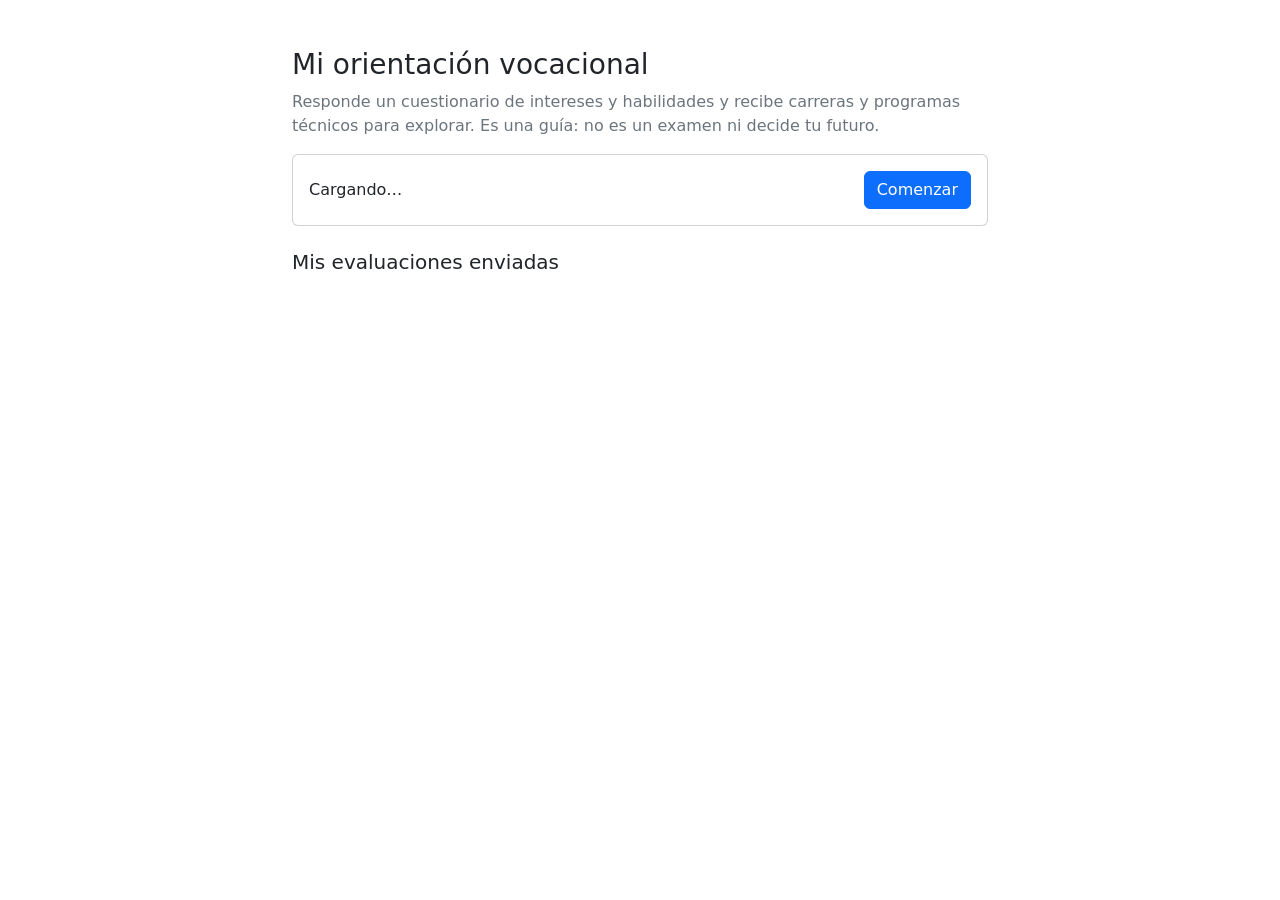
==== frontend/pages/dashboard.html @ 5e635756 "frontend del cuestionario y los resultados" ====
<!DOCTYPE html>
<html lang="es">
<head>
  <meta charset="UTF-8">
  <meta name="viewport" content="width=device-width, initial-scale=1">
  <title>Mi orientación - SEOV</title>
  <link href="https://cdn.jsdelivr.net/npm/bootstrap@5.3.3/dist/css/bootstrap.min.css" rel="stylesheet">
  <link href="/assets/css/styles.css" rel="stylesheet">
</head>
<body>
  <div id="navbar"></div>

  <main class="container py-5" style="max-width: 720px;">
    <h1 class="h3 mb-2">Mi orientación vocacional</h1>
    <p class="text-secondary">
      Responde un cuestionario de intereses y habilidades y recibe carreras y programas técnicos
      para explorar. Es una guía: no es un examen ni decide tu futuro.
    </p>
    <div id="alert" class="alert d-none" role="alert"></div>

    <div class="card mb-4">
      <div class="card-body d-flex flex-wrap align-items-center justify-content-between gap-3">
        <div id="start-text">Cargando…</div>
        <a class="btn btn-primary" id="start-btn" href="/pages/evaluation.html">Comenzar</a>
      </div>
    </div>

    <h2 class="h5">Mis evaluaciones enviadas</h2>
    <div id="history" class="list-group"></div>
  </main>

  <script src="https://cdn.jsdelivr.net/npm/bootstrap@5.3.3/dist/js/bootstrap.bundle.min.js"></script>
  <script src="/assets/js/config.js"></script>
  <script src="/assets/js/api.js"></script>
  <script src="/assets/js/auth.js"></script>
  <script src="/assets/js/ui.js"></script>
  <script>
    renderNavbar();
    if (requireLogin()) {
      authFetch("/evaluations/").then((list) => {
        const draft = list.find((e) => e.status === "DRAFT");
        document.getElementById("start-text").textContent = draft
          ? "Tienes una evaluación sin terminar."
          : "Puedes empezar una evaluación nueva cuando quieras.";
        document.getElementById("start-btn").textContent = draft ? "Continuar" : "Comenzar";

        const done = list.filter((e) => e.status === "SUBMITTED");
        document.getElementById("history").innerHTML = done.length
          ? done.map((e) => `
              <a class="list-group-item list-group-item-action d-flex justify-content-between"
                 href="/pages/results.html?id=${e.id}">
                <span>Evaluación del ${esc(formatDate(e.submitted_at))}</span>
                <span class="text-secondary">Ver resultados</span>
              </a>`).join("")
          : '<div class="list-group-item text-secondary">Todavía no has enviado ninguna evaluación.</div>';
      }).catch((err) => {
        document.getElementById("alert").classList.remove("d-none");
        showAlert("alert", formatErrors(err));
      });
    }
  </script>
</body>
</html>
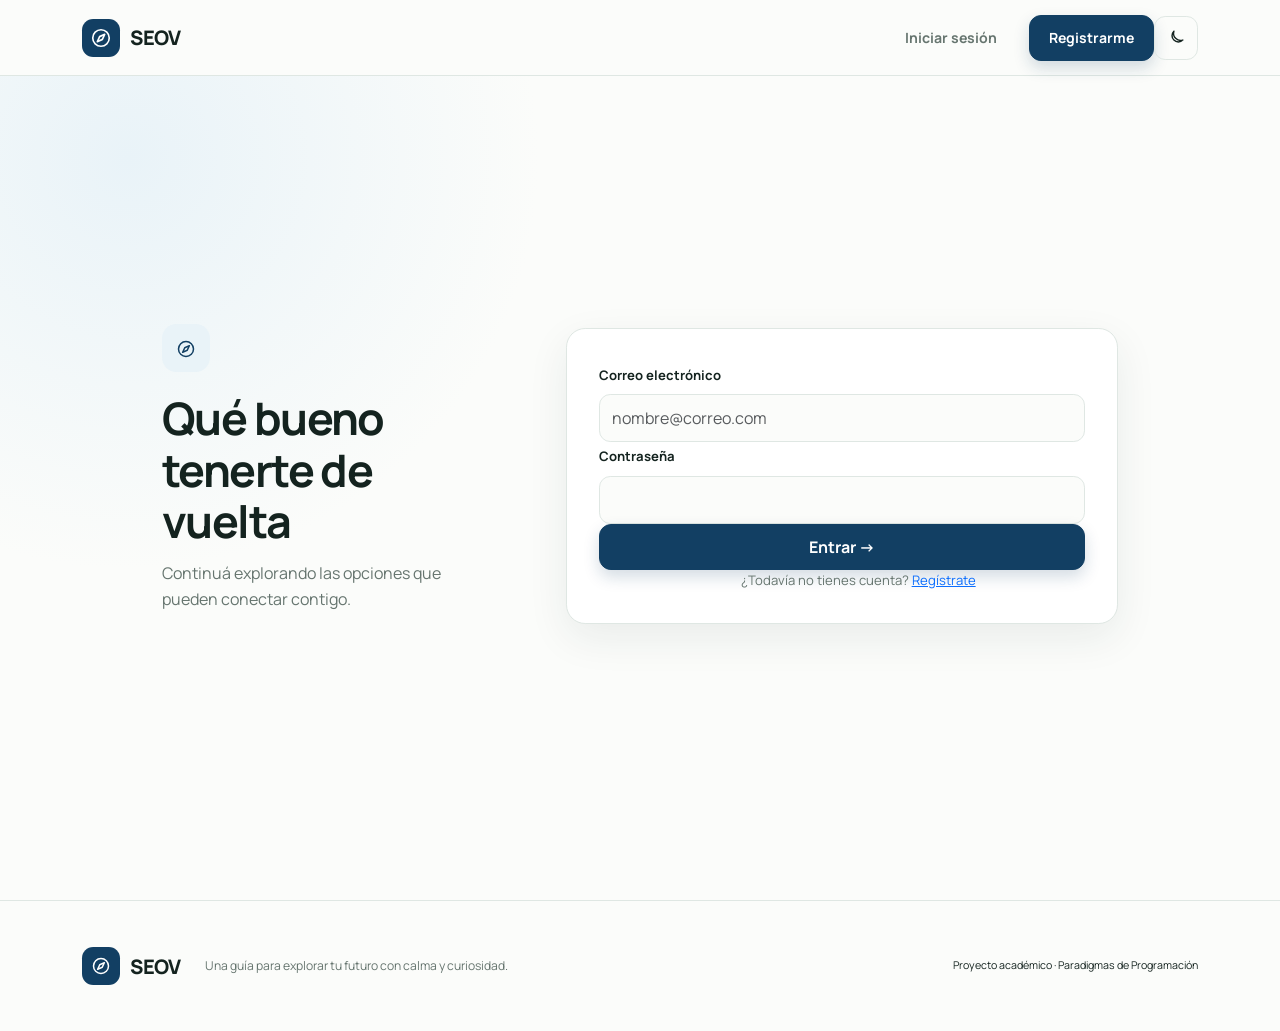
==== commit 45e0a494: "feat(frontend): nuevo diseno (Figma) conectado a la API real - Cuestionario con autoguardado, result" ====
--- a/frontend/pages/dashboard.html
+++ b/frontend/pages/dashboard.html
@@ -1,63 +1,67 @@
-<!DOCTYPE html>
-<html lang="es">
-<head>
-  <meta charset="UTF-8">
-  <meta name="viewport" content="width=device-width, initial-scale=1">
-  <title>Mi orientación - SEOV</title>
-  <link href="https://cdn.jsdelivr.net/npm/bootstrap@5.3.3/dist/css/bootstrap.min.css" rel="stylesheet">
-  <link href="/assets/css/styles.css" rel="stylesheet">
-</head>
-<body>
-  <div id="navbar"></div>
-
-  <main class="container py-5" style="max-width: 720px;">
-    <h1 class="h3 mb-2">Mi orientación vocacional</h1>
-    <p class="text-secondary">
-      Responde un cuestionario de intereses y habilidades y recibe carreras y programas técnicos
-      para explorar. Es una guía: no es un examen ni decide tu futuro.
-    </p>
-    <div id="alert" class="alert d-none" role="alert"></div>
-
-    <div class="card mb-4">
-      <div class="card-body d-flex flex-wrap align-items-center justify-content-between gap-3">
-        <div id="start-text">Cargando…</div>
-        <a class="btn btn-primary" id="start-btn" href="/pages/evaluation.html">Comenzar</a>
+<!doctype html>
+<html lang="es-HN">
+  <head>
+    <meta charset="UTF-8" />
+    <meta name="viewport" content="width=device-width,initial-scale=1" />
+    <link rel="icon" href="../favicon.png" />
+    <title>Mi orientación — SEOV</title>
+    <link
+      href="https://fonts.googleapis.com/css2?family=Manrope:wght@400;500;600;700;800&display=swap"
+      rel="stylesheet"
+    />
+    <link
+      href="https://cdn.jsdelivr.net/npm/bootstrap@5.3.3/dist/css/bootstrap.min.css"
+      rel="stylesheet"
+    />
+    <link href="../assets/css/styles.css" rel="stylesheet" />
+  </head>
+  <body>
+    <div id="navbar"></div>
+    <main class="page-shell">
+      <div class="container">
+        <header class="welcome-grid page-title">
+          <div>
+            <span class="section-kicker">HOLA, <span id="user-name">ESTUDIANTE</span></span>
+            <h1>Mi orientación vocacional</h1>
+            <p>
+              Explora lo que te gusta, descubre tus fortalezas y encuentra opciones para investigar.
+              Es una guía: no es un examen ni decide tu futuro.
+            </p>
+          </div>
+          <div class="welcome-art"><i data-icon="compass" data-size="48"></i></div>
+        </header>
+        <section class="action-card">
+          <span class="icon-box coral"><i data-icon="sparkles"></i></span>
+          <div>
+            <span class="status-pill" id="action-pill">LISTO PARA EMPEZAR</span>
+            <h2 id="action-title">Descubre nuevas posibilidades</h2>
+            <p id="action-text">
+              Puedes empezar una evaluación nueva cuando quieras. Te tomará alrededor de 15 minutos.
+            </p>
+          </div>
+          <a class="btn btn-primary" id="action-btn" href="evaluation.html">Comenzar →</a>
+        </section>
+        <section>
+          <div class="list-heading">
+            <div>
+              <h2>Mis evaluaciones enviadas</h2>
+              <p>Revisa tus resultados anteriores cuando quieras.</p>
+            </div>
+            <small id="evaluation-count"></small>
+          </div>
+          <div id="evaluations-list">
+            <div class="content-card text-center">
+              <div class="spinner-border text-primary" role="status">
+                <span class="visually-hidden">Cargando</span>
+              </div>
+              <p class="mb-0 mt-2">Cargando evaluaciones…</p>
+            </div>
+          </div>
+        </section>
       </div>
-    </div>
-
-    <h2 class="h5">Mis evaluaciones enviadas</h2>
-    <div id="history" class="list-group"></div>
-  </main>
-
-  <script src="https://cdn.jsdelivr.net/npm/bootstrap@5.3.3/dist/js/bootstrap.bundle.min.js"></script>
-  <script src="/assets/js/config.js"></script>
-  <script src="/assets/js/api.js"></script>
-  <script src="/assets/js/auth.js"></script>
-  <script src="/assets/js/ui.js"></script>
-  <script>
-    renderNavbar();
-    if (requireLogin()) {
-      authFetch("/evaluations/").then((list) => {
-        const draft = list.find((e) => e.status === "DRAFT");
-        document.getElementById("start-text").textContent = draft
-          ? "Tienes una evaluación sin terminar."
-          : "Puedes empezar una evaluación nueva cuando quieras.";
-        document.getElementById("start-btn").textContent = draft ? "Continuar" : "Comenzar";
-
-        const done = list.filter((e) => e.status === "SUBMITTED");
-        document.getElementById("history").innerHTML = done.length
-          ? done.map((e) => `
-              <a class="list-group-item list-group-item-action d-flex justify-content-between"
-                 href="/pages/results.html?id=${e.id}">
-                <span>Evaluación del ${esc(formatDate(e.submitted_at))}</span>
-                <span class="text-secondary">Ver resultados</span>
-              </a>`).join("")
-          : '<div class="list-group-item text-secondary">Todavía no has enviado ninguna evaluación.</div>';
-      }).catch((err) => {
-        document.getElementById("alert").classList.remove("d-none");
-        showAlert("alert", formatErrors(err));
-      });
-    }
-  </script>
-</body>
-</html>+    </main>
+    <div id="footer"></div>
+    <script src="https://cdn.jsdelivr.net/npm/bootstrap@5.3.3/dist/js/bootstrap.bundle.min.js"></script>
+    <script type="module" src="../assets/js/dashboard.js"></script>
+  </body>
+</html>
--- a/frontend/assets/css/styles.css
+++ b/frontend/assets/css/styles.css
@@ -0,0 +1,1279 @@
+:root {
+  color-scheme: light;
+  --seov-bg: #fbfcfa;
+  --seov-surface: #fff;
+  --seov-soft: #f1f5f2;
+  --seov-text: #14231f;
+  --seov-muted: #66756f;
+  --seov-line: #dfe7e3;
+  --seov-brand: #123f63;
+  --seov-brand-hover: #175a8c;
+  --seov-brand-soft: #e9f3f8;
+  --seov-coral: #df7053;
+  --seov-coral-soft: #fff0eb;
+  --seov-green: #287a5e;
+  --seov-green-soft: #e9f5ef;
+  --seov-amber: #bd7b20;
+  --seov-amber-soft: #fff4da;
+  --seov-shadow: 0 14px 40px rgba(25, 56, 47, 0.08);
+  --bs-primary: #123f63;
+  --bs-primary-rgb: 18, 63, 99;
+  --bs-body-font-family: "Manrope", sans-serif;
+  --bs-body-bg: var(--seov-bg);
+  --bs-body-color: var(--seov-text);
+}
+
+[data-theme="dark"] {
+  color-scheme: dark;
+  --seov-bg: #0d1816;
+  --seov-surface: #14231f;
+  --seov-soft: #192a26;
+  --seov-text: #eef5f2;
+  --seov-muted: #a8b8b2;
+  --seov-line: #2a403a;
+  --seov-brand: #74bce8;
+  --seov-brand-hover: #9bd2f4;
+  --seov-brand-soft: #193548;
+  --seov-coral: #ef947b;
+  --seov-coral-soft: #402a25;
+  --seov-green: #79c8ab;
+  --seov-green-soft: #1b3b30;
+  --seov-amber: #e2ae59;
+  --seov-amber-soft: #3b3020;
+  --seov-shadow: 0 16px 45px rgba(0, 0, 0, 0.22);
+  --bs-body-bg: var(--seov-bg);
+  --bs-body-color: var(--seov-text);
+  --bs-border-color: var(--seov-line);
+  --bs-secondary-color: var(--seov-muted);
+  --bs-tertiary-bg: var(--seov-soft);
+}
+
+html {
+  scroll-behavior: smooth;
+}
+body {
+  min-width: 320px;
+  background: var(--seov-bg);
+  color: var(--seov-text);
+  font-size: 1rem;
+  line-height: 1.65;
+}
+h1,
+h2,
+h3,
+h4 {
+  letter-spacing: -0.035em;
+  font-weight: 700;
+  line-height: 1.15;
+}
+p {
+  color: var(--seov-muted);
+}
+.btn {
+  min-height: 46px;
+  display: inline-flex;
+  align-items: center;
+  justify-content: center;
+  gap: 0.5rem;
+  border-radius: 0.75rem;
+  padding-inline: 1.2rem;
+  font-weight: 700;
+}
+.btn-primary {
+  --bs-btn-bg: #123f63;
+  --bs-btn-border-color: #123f63;
+  --bs-btn-hover-bg: #175a8c;
+  --bs-btn-hover-border-color: #175a8c;
+  color: white;
+  box-shadow: 0 7px 16px rgba(18, 63, 99, 0.18);
+}
+.btn-outline-primary {
+  --bs-btn-color: var(--seov-brand);
+  --bs-btn-border-color: var(--seov-line);
+  --bs-btn-hover-bg: var(--seov-brand-soft);
+  --bs-btn-hover-color: var(--seov-brand);
+  --bs-btn-hover-border-color: var(--seov-brand);
+  background: var(--seov-surface);
+}
+.form-control,
+.form-select {
+  min-height: 48px;
+  border-radius: 0.7rem;
+  border-color: var(--seov-line);
+  color: var(--seov-text);
+  background-color: var(--seov-bg);
+}
+.form-control:focus,
+.form-select:focus {
+  color: var(--seov-text);
+  background: var(--seov-bg);
+  border-color: var(--seov-brand);
+  box-shadow: 0 0 0 0.2rem color-mix(in srgb, var(--seov-brand) 18%, transparent);
+}
+.form-label {
+  font-size: 0.82rem;
+  font-weight: 700;
+}
+.seov-navbar {
+  min-height: 76px;
+  position: relative;
+  z-index: 1030;
+  background: color-mix(in srgb, var(--seov-bg) 93%, transparent);
+  border-bottom: 1px solid var(--seov-line);
+  backdrop-filter: blur(14px);
+}
+#navbar {
+  position: sticky;
+  top: 0;
+  z-index: 1030;
+}
+.navbar-brand {
+  display: inline-flex;
+  align-items: center;
+  gap: 0.65rem;
+  color: var(--seov-text);
+  font-size: 1.25rem;
+  font-weight: 800;
+}
+.navbar-brand:hover {
+  color: var(--seov-text);
+}
+.navbar-brand > span {
+  width: 38px;
+  height: 38px;
+  display: grid;
+  place-items: center;
+  border-radius: 0.7rem;
+  color: #fff;
+  background: #123f63;
+}
+.nav-link {
+  min-height: 44px;
+  display: flex;
+  align-items: center;
+  color: var(--seov-muted);
+  font-size: 0.88rem;
+  font-weight: 700;
+}
+.nav-link:hover,
+.nav-link.active {
+  color: var(--seov-brand);
+}
+.theme-toggle {
+  width: 44px;
+  height: 44px;
+  display: grid;
+  place-items: center;
+  color: var(--seov-text);
+  background: transparent;
+  border: 1px solid var(--seov-line);
+  border-radius: 0.7rem;
+}
+.navbar-toggler {
+  width: 44px;
+  height: 44px;
+  padding: 0.45rem;
+  border-color: var(--seov-line);
+}
+[data-theme="dark"] .navbar-toggler-icon {
+  filter: invert(1);
+}
+.hero-section {
+  min-height: 670px;
+  display: flex;
+  align-items: center;
+  overflow: hidden;
+  background: radial-gradient(
+    circle at 78% 48%,
+    color-mix(in srgb, var(--seov-brand-soft) 80%, transparent) 0 22%,
+    transparent 53%
+  );
+}
+.hero-grid {
+  display: grid;
+  grid-template-columns: 1.02fr 0.98fr;
+  align-items: center;
+  gap: 5rem;
+  padding-block: 4.5rem;
+}
+.eyebrow {
+  display: inline-flex;
+  align-items: center;
+  gap: 0.55rem;
+  color: var(--seov-brand);
+  font-size: 0.75rem;
+  font-weight: 800;
+  letter-spacing: 0.08em;
+  text-transform: uppercase;
+}
+.hero-section h1 {
+  margin: 1.2rem 0 1.35rem;
+  font-size: clamp(2.8rem, 5vw, 4.4rem);
+  letter-spacing: -0.065em;
+}
+.hero-section h1 em {
+  color: var(--seov-coral);
+  font-style: normal;
+}
+.hero-lead {
+  max-width: 620px;
+  font-size: 1.1rem;
+}
+.hero-note {
+  display: flex;
+  align-items: center;
+  gap: 0.45rem;
+  font-size: 0.78rem;
+  font-weight: 600;
+}
+.hero-note svg {
+  color: var(--seov-green);
+}
+.hero-visual {
+  min-height: 450px;
+  position: relative;
+  display: grid;
+  place-items: center;
+}
+.hero-visual::before,
+.hero-visual::after {
+  content: "";
+  position: absolute;
+  border: 1px dashed color-mix(in srgb, var(--seov-brand) 25%, transparent);
+  border-radius: 50%;
+}
+.hero-visual::before {
+  width: 460px;
+  height: 460px;
+}
+.hero-visual::after {
+  width: 350px;
+  height: 350px;
+}
+.profile-preview {
+  width: min(390px, 90%);
+  position: relative;
+  z-index: 2;
+  padding: 1.7rem;
+  background: var(--seov-surface);
+  border: 1px solid var(--seov-line);
+  border-radius: 1.5rem;
+  box-shadow: 0 25px 70px rgba(21, 64, 51, 0.15);
+  transform: rotate(-1.5deg);
+}
+.preview-heading {
+  display: flex;
+  align-items: center;
+  gap: 0.85rem;
+  padding-bottom: 1.2rem;
+  border-bottom: 1px solid var(--seov-line);
+}
+.preview-heading div,
+.career-preview div {
+  display: flex;
+  flex: 1;
+  flex-direction: column;
+}
+.preview-heading small,
+.career-preview small {
+  color: var(--seov-muted);
+}
+.icon-box {
+  width: 48px;
+  height: 48px;
+  display: inline-grid;
+  flex: 0 0 auto;
+  place-items: center;
+  color: var(--seov-brand);
+  background: var(--seov-brand-soft);
+  border-radius: 0.9rem;
+}
+.icon-box.coral {
+  color: var(--seov-coral);
+  background: var(--seov-coral-soft);
+}
+.icon-box.green {
+  color: var(--seov-green);
+  background: var(--seov-green-soft);
+}
+.preview-bars {
+  display: grid;
+  gap: 0.8rem;
+  padding: 1.4rem 0;
+}
+.preview-bar > span {
+  display: flex;
+  justify-content: space-between;
+  margin-bottom: 0.25rem;
+  font-size: 0.78rem;
+}
+.preview-bar > div,
+.score-track,
+.affinity-track {
+  height: 7px;
+  overflow: hidden;
+  background: var(--seov-soft);
+  border-radius: 1rem;
+}
+.preview-bar i,
+.score-track i,
+.affinity-track i {
+  display: block;
+  height: 100%;
+  background: var(--seov-brand);
+  border-radius: inherit;
+}
+.coral-bar i {
+  background: var(--seov-coral);
+}
+.amber-bar i {
+  background: var(--seov-amber);
+}
+.career-preview {
+  display: flex;
+  align-items: center;
+  gap: 0.7rem;
+  padding: 0.85rem;
+  background: var(--seov-brand-soft);
+  border-radius: 0.8rem;
+  font-size: 0.8rem;
+}
+.career-preview .icon-box {
+  width: 36px;
+  height: 36px;
+  background: var(--seov-surface);
+}
+.floating-chip {
+  position: absolute;
+  z-index: 3;
+  display: flex;
+  align-items: center;
+  gap: 0.4rem;
+  padding: 0.6rem 0.8rem;
+  background: var(--seov-surface);
+  border: 1px solid var(--seov-line);
+  border-radius: 0.7rem;
+  box-shadow: var(--seov-shadow);
+  font-size: 0.72rem;
+  font-weight: 700;
+}
+.chip-a {
+  left: 0;
+  top: 22%;
+}
+.chip-b {
+  right: 0;
+  bottom: 18%;
+}
+.chip-a svg {
+  color: var(--seov-coral);
+}
+.chip-b svg {
+  color: var(--seov-green);
+}
+.section-space {
+  padding-block: 6.5rem;
+}
+.soft-section {
+  background: var(--seov-soft);
+}
+.section-heading {
+  max-width: 660px;
+  margin-bottom: 3rem;
+}
+.section-heading h2,
+.audience-grid h2 {
+  margin: 0.8rem 0;
+  font-size: clamp(2rem, 3.2vw, 2.7rem);
+}
+.section-kicker {
+  color: var(--seov-coral);
+  font-size: 0.7rem;
+  font-weight: 800;
+  letter-spacing: 0.12em;
+}
+.step-card {
+  position: relative;
+  padding: 2rem;
+  background: var(--seov-surface);
+  border: 1px solid var(--seov-line);
+  border-radius: 1.1rem;
+  box-shadow: var(--seov-shadow);
+}
+.step-card > b {
+  position: absolute;
+  right: 1.5rem;
+  top: 1.3rem;
+  color: var(--seov-line);
+  font-size: 1.7rem;
+}
+.step-card h3 {
+  margin: 1.5rem 0 0.65rem;
+  font-size: 1.25rem;
+}
+.step-card p {
+  margin: 0;
+  font-size: 0.88rem;
+}
+.audience-grid {
+  display: grid;
+  grid-template-columns: 0.8fr 1.2fr;
+  align-items: center;
+  gap: 5.5rem;
+}
+.audience-card {
+  display: flex;
+  align-items: center;
+  gap: 1.2rem;
+  padding: 1.4rem;
+  background: var(--seov-surface);
+  border: 1px solid var(--seov-line);
+  border-radius: 1rem;
+}
+.audience-card h3 {
+  margin: 0 0 0.2rem;
+  font-size: 1.1rem;
+}
+.audience-card p {
+  margin: 0;
+  font-size: 0.85rem;
+}
+.trust-card {
+  display: grid;
+  grid-template-columns: auto 1fr auto;
+  align-items: center;
+  gap: 1.7rem;
+  padding: 2.2rem;
+  color: #fff;
+  background: #123f63;
+  border-radius: 1.25rem;
+  box-shadow: var(--seov-shadow);
+}
+.trust-card h2 {
+  margin: 0.5rem 0 0.2rem;
+  font-size: 1.7rem;
+}
+.trust-card p {
+  margin: 0;
+  color: #d6e3ea;
+}
+.trust-icon {
+  width: 58px;
+  height: 58px;
+  display: grid;
+  place-items: center;
+  background: rgba(255, 255, 255, 0.1);
+  border-radius: 50%;
+}
+.trust-card .section-kicker {
+  color: #f3b19d;
+}
+.site-footer {
+  border-top: 1px solid var(--seov-line);
+}
+.footer-grid {
+  min-height: 130px;
+  display: flex;
+  align-items: center;
+  gap: 1.5rem;
+  font-size: 0.76rem;
+}
+.footer-grid p {
+  flex: 1;
+  margin: 0;
+}
+.auth-page {
+  min-height: calc(100vh - 76px);
+  display: grid;
+  place-items: center;
+  padding: 4rem 0 5.5rem;
+  background: radial-gradient(circle at 10% 10%, var(--seov-brand-soft), transparent 30%);
+}
+.auth-grid {
+  display: grid;
+  grid-template-columns: 0.75fr 1.25fr;
+  align-items: center;
+  gap: 4.5rem;
+  max-width: 980px;
+}
+.auth-intro h1 {
+  margin: 1.3rem 0 0.8rem;
+  font-size: clamp(2.2rem, 4vw, 2.8rem);
+}
+.auth-intro p {
+  max-width: 420px;
+}
+.form-card,
+.content-card {
+  padding: 2rem;
+  background: var(--seov-surface);
+  border: 1px solid var(--seov-line);
+  border-radius: 1.2rem;
+  box-shadow: var(--seov-shadow);
+}
+.form-switch {
+  margin: 0;
+  text-align: center;
+  font-size: 0.82rem;
+}
+.page-shell {
+  min-height: calc(100vh - 76px);
+  padding-block: 4rem 6rem;
+}
+.page-title h1 {
+  margin: 0.6rem 0;
+  font-size: clamp(2.4rem, 5vw, 3.3rem);
+}
+.page-title {
+  margin-bottom: 2rem;
+}
+.back-link {
+  display: inline-block;
+  margin-bottom: 1.5rem;
+  color: var(--seov-brand);
+  font-size: 0.85rem;
+  font-weight: 700;
+  text-decoration: none;
+}
+.welcome-grid {
+  display: grid;
+  grid-template-columns: 1fr auto;
+  align-items: center;
+  gap: 2rem;
+}
+.welcome-art {
+  width: 110px;
+  height: 110px;
+  display: grid;
+  place-items: center;
+  color: var(--seov-brand);
+  background: var(--seov-brand-soft);
+  border-radius: 50%;
+}
+.action-card {
+  display: grid;
+  grid-template-columns: auto 1fr auto;
+  align-items: center;
+  gap: 1.5rem;
+  padding: 1.7rem;
+  background: var(--seov-surface);
+  border: 1px solid var(--seov-line);
+  border-radius: 1.1rem;
+  box-shadow: var(--seov-shadow);
+}
+.action-card h2 {
+  margin: 0.35rem 0;
+  font-size: 1.45rem;
+}
+.action-card p {
+  margin: 0;
+  font-size: 0.86rem;
+}
+.status-pill {
+  color: var(--seov-green);
+  font-size: 0.62rem;
+  font-weight: 800;
+  letter-spacing: 0.1em;
+}
+.list-heading {
+  display: flex;
+  justify-content: space-between;
+  align-items: end;
+  margin: 3.5rem 0 1rem;
+}
+.list-heading h2 {
+  margin-bottom: 0.25rem;
+  font-size: 1.6rem;
+}
+.list-heading p {
+  margin: 0;
+  font-size: 0.85rem;
+}
+.evaluation-row {
+  display: grid;
+  grid-template-columns: auto 1fr auto;
+  align-items: center;
+  gap: 1rem;
+  padding: 1.3rem;
+  background: var(--seov-surface);
+  border: 1px solid var(--seov-line);
+  border-radius: 0.9rem;
+}
+.date-icon {
+  width: 52px;
+  height: 52px;
+  display: flex;
+  flex-direction: column;
+  align-items: center;
+  justify-content: center;
+  color: var(--seov-brand);
+  background: var(--seov-brand-soft);
+  border-radius: 0.75rem;
+  line-height: 1.1;
+}
+.date-icon b {
+  font-size: 1.15rem;
+}
+.date-icon small {
+  font-size: 0.58rem;
+}
+.evaluation-meta {
+  display: flex;
+  flex-direction: column;
+}
+.evaluation-meta small {
+  color: var(--seov-muted);
+}
+.eval-page {
+  padding-bottom: 100px;
+  background: var(--seov-soft);
+}
+.eval-progress-header {
+  position: sticky;
+  top: 76px;
+  z-index: 20;
+  padding: 0.8rem 0;
+  background: color-mix(in srgb, var(--seov-surface) 94%, transparent);
+  border-bottom: 1px solid var(--seov-line);
+  backdrop-filter: blur(10px);
+}
+.eval-header-grid {
+  display: grid;
+  grid-template-columns: 1fr 1.4fr 1fr;
+  align-items: center;
+}
+.progress {
+  height: 7px;
+  background: var(--seov-line);
+}
+.progress-bar {
+  background-color: var(--seov-brand);
+}
+.saving-state {
+  justify-self: end;
+  color: var(--seov-green);
+  font-size: 0.75rem;
+}
+.question-container {
+  width: min(840px, calc(100% - 2rem));
+  margin-inline: auto;
+}
+.question-intro {
+  padding: 4rem 0 2.2rem;
+  text-align: center;
+}
+.question-intro h1 {
+  margin: 0.6rem 0;
+}
+.question-card {
+  margin-bottom: 1rem;
+  padding: 1.8rem;
+  background: var(--seov-surface);
+  border: 1px solid var(--seov-line);
+  border-radius: 1rem;
+}
+.question-card.answered {
+  border-color: color-mix(in srgb, var(--seov-brand) 45%, var(--seov-line));
+}
+.question-number {
+  color: var(--seov-coral);
+  font-size: 0.7rem;
+  font-weight: 800;
+}
+.question-card h2 {
+  margin: 0.6rem 0 1.3rem;
+  font-size: 1.2rem;
+}
+.answer-grid {
+  display: grid;
+  grid-template-columns: repeat(5, 1fr);
+  gap: 0.5rem;
+}
+.answer-option {
+  min-height: 100px;
+  display: flex;
+  flex-direction: column;
+  align-items: center;
+  justify-content: center;
+  gap: 0.6rem;
+  padding: 0.7rem 0.35rem;
+  color: var(--seov-muted);
+  background: var(--seov-bg);
+  border: 1px solid var(--seov-line);
+  border-radius: 0.7rem;
+  font-size: 0.68rem;
+  text-align: center;
+}
+.answer-option:hover,
+.answer-option:focus {
+  border-color: var(--seov-brand);
+}
+.answer-option.selected {
+  color: var(--seov-brand);
+  background: var(--seov-brand-soft);
+  border-color: var(--seov-brand);
+  font-weight: 700;
+}
+.answer-radio {
+  width: 23px;
+  height: 23px;
+  display: grid;
+  place-items: center;
+  border: 2px solid var(--seov-line);
+  border-radius: 50%;
+}
+.selected .answer-radio {
+  border-color: var(--seov-brand);
+}
+.selected .answer-radio::after {
+  content: "";
+  width: 11px;
+  height: 11px;
+  background: var(--seov-brand);
+  border-radius: 50%;
+}
+.clear-answer {
+  float: right;
+  margin-top: 0.7rem;
+  padding: 0;
+  color: var(--seov-muted);
+  background: transparent;
+  border: 0;
+  font-size: 0.7rem;
+  text-decoration: underline;
+}
+.eval-actions {
+  position: fixed;
+  z-index: 25;
+  bottom: 0;
+  width: 100%;
+  padding: 0.7rem 0;
+  background: var(--seov-surface);
+  border-top: 1px solid var(--seov-line);
+}
+.eval-actions-inner {
+  display: flex;
+  justify-content: space-between;
+  align-items: center;
+}
+.results-hero {
+  padding: 2.5rem 0;
+  background: var(--seov-soft);
+  border-bottom: 1px solid var(--seov-line);
+}
+.results-title {
+  display: flex;
+  align-items: end;
+  justify-content: space-between;
+  gap: 2rem;
+  margin: 2rem 0 1.5rem;
+}
+.results-title h1 {
+  margin: 0.7rem 0 0.35rem;
+  font-size: clamp(2.8rem, 6vw, 4rem);
+}
+.results-title p {
+  max-width: 700px;
+  margin: 0;
+}
+.results-content {
+  padding-block: 4.5rem;
+}
+.result-section {
+  margin-bottom: 5rem;
+}
+.section-title {
+  display: flex;
+  gap: 1rem;
+  margin-bottom: 1.5rem;
+}
+.section-number {
+  width: 40px;
+  height: 40px;
+  display: grid;
+  flex: 0 0 auto;
+  place-items: center;
+  color: var(--seov-coral);
+  background: var(--seov-coral-soft);
+  border-radius: 0.7rem;
+  font-size: 0.7rem;
+  font-weight: 800;
+}
+.section-title h2 {
+  margin: 0 0 0.35rem;
+  font-size: 1.9rem;
+}
+.section-title p {
+  margin: 0;
+  font-size: 0.85rem;
+}
+.dimension-card {
+  margin-bottom: 1rem;
+  padding: 1.8rem;
+  background: var(--seov-surface);
+  border: 1px solid var(--seov-line);
+  border-radius: 1.1rem;
+  box-shadow: var(--seov-shadow);
+}
+.dimension-card h3 {
+  margin: 0.5rem 0 1.5rem;
+  font-size: 1.4rem;
+}
+.dimension-grid {
+  display: grid;
+  grid-template-columns: 0.7fr 1.3fr;
+  align-items: center;
+  gap: 3rem;
+}
+.radar-chart {
+  width: min(260px, 100%);
+  margin: auto;
+}
+.radar-grid {
+  fill: none;
+  stroke: var(--seov-line);
+}
+.radar-axis {
+  stroke: var(--seov-line);
+}
+.radar-shape {
+  fill: color-mix(in srgb, var(--seov-brand) 20%, transparent);
+  stroke: var(--seov-brand);
+  stroke-width: 2;
+}
+.scores {
+  display: grid;
+  gap: 0.9rem;
+}
+.score-meta {
+  display: grid;
+  grid-template-columns: 1fr auto 55px;
+  align-items: center;
+  gap: 0.6rem;
+  margin-bottom: 0.3rem;
+  font-size: 0.75rem;
+}
+.score-meta b:last-child {
+  color: var(--seov-muted);
+  text-align: right;
+}
+.level-badge,
+.profile-chip,
+.career-badge {
+  display: inline-block;
+  padding: 0.22rem 0.55rem;
+  border-radius: 2rem;
+  font-size: 0.58rem;
+  font-weight: 800;
+}
+.level-high {
+  color: var(--seov-green);
+  background: var(--seov-green-soft);
+}
+.level-medium {
+  color: var(--seov-amber);
+  background: var(--seov-amber-soft);
+}
+.level-low {
+  color: var(--seov-muted);
+  background: var(--seov-soft);
+}
+.score-track .high {
+  background: var(--seov-green);
+}
+.score-track .medium {
+  background: var(--seov-amber);
+}
+.score-track .low {
+  background: #7f98a8;
+}
+.reasoning-card {
+  padding: 1.5rem;
+  background: var(--seov-surface);
+  border: 1px solid var(--seov-line);
+  border-radius: 1rem;
+}
+.profile-chip {
+  margin: 0 0.35rem 0.5rem 0;
+  padding: 0.45rem 0.75rem;
+  color: var(--seov-brand);
+  background: var(--seov-brand-soft);
+  font-size: 0.72rem;
+}
+.reasoning-list {
+  color: var(--seov-muted);
+  font-size: 0.85rem;
+}
+.careers-heading {
+  display: flex;
+  align-items: end;
+  justify-content: space-between;
+  gap: 2rem;
+}
+.department-field {
+  width: 260px;
+  flex: 0 0 auto;
+}
+.career-list {
+  display: grid;
+  gap: 1.2rem;
+}
+.career-card {
+  overflow: hidden;
+  background: var(--seov-surface);
+  border: 1px solid var(--seov-line);
+  border-radius: 1.1rem;
+  box-shadow: var(--seov-shadow);
+}
+.career-main {
+  display: grid;
+  grid-template-columns: auto 1fr 145px;
+  gap: 1.2rem;
+  padding: 1.6rem;
+}
+.career-rank {
+  width: 42px;
+  height: 42px;
+  display: grid;
+  place-items: center;
+  color: var(--seov-brand);
+  background: var(--seov-brand-soft);
+  border-radius: 0.7rem;
+  font-weight: 800;
+}
+.career-badge {
+  border-radius: 0.35rem;
+  text-transform: uppercase;
+  letter-spacing: 0.03em;
+}
+.type-badge {
+  color: var(--seov-brand);
+  background: var(--seov-brand-soft);
+}
+.origin-badge {
+  color: var(--seov-muted);
+  background: var(--seov-soft);
+}
+.career-info h3 {
+  margin: 0.7rem 0 0.15rem;
+  font-size: 1.55rem;
+}
+.career-area {
+  color: var(--seov-coral);
+  font-size: 0.7rem;
+  font-weight: 700;
+}
+.career-description {
+  margin: 0.8rem 0;
+  font-size: 0.8rem;
+}
+.work-field {
+  font-size: 0.72rem;
+}
+.work-field span {
+  display: block;
+  color: var(--seov-muted);
+}
+.affinity {
+  text-align: right;
+}
+.affinity strong {
+  display: block;
+  margin: 0.7rem 0 0.2rem;
+  font-size: 1.7rem;
+}
+.affinity small {
+  color: var(--seov-muted);
+  font-size: 0.65rem;
+}
+.affinity-track {
+  width: 100%;
+}
+.affinity-track i {
+  background: var(--seov-green);
+}
+.career-toggle {
+  width: 100%;
+  min-height: 50px;
+  display: flex;
+  align-items: center;
+  justify-content: space-between;
+  padding: 0 1.6rem;
+  color: var(--seov-brand);
+  background: var(--seov-bg);
+  border: 0;
+  border-top: 1px solid var(--seov-line);
+  font-size: 0.76rem;
+  font-weight: 700;
+}
+.career-reason {
+  padding: 1.3rem 1.6rem;
+  background: var(--seov-brand-soft);
+  border-top: 1px solid var(--seov-line);
+  font-size: 0.8rem;
+}
+.offers {
+  padding: 1.3rem 1.6rem;
+  border-top: 1px solid var(--seov-line);
+}
+.offer {
+  display: grid;
+  grid-template-columns: auto 1fr;
+  gap: 0.8rem;
+  padding: 0.9rem;
+  background: var(--seov-bg);
+  border: 1px solid var(--seov-line);
+  border-radius: 0.75rem;
+  font-size: 0.73rem;
+}
+.institution-mark {
+  width: 40px;
+  height: 40px;
+  display: grid;
+  place-items: center;
+  color: #fff;
+  background: #123f63;
+  border-radius: 0.55rem;
+  font-weight: 800;
+}
+.offer-meta {
+  color: var(--seov-muted);
+}
+.no-offer {
+  padding: 0.9rem 1.6rem;
+  color: var(--seov-muted);
+  background: var(--seov-soft);
+  border-top: 1px solid var(--seov-line);
+  font-size: 0.75rem;
+}
+.final-notice {
+  padding: 1.2rem;
+  background: var(--seov-soft);
+  border-radius: 0.85rem;
+  font-size: 0.76rem;
+}
+
+@media (max-width: 991.98px) {
+  .seov-navbar {
+    min-height: 68px;
+  }
+  .navbar-collapse {
+    padding: 1rem 0;
+  }
+  .hero-grid {
+    grid-template-columns: 1fr;
+    gap: 2rem;
+  }
+  .hero-section h1 {
+    font-size: 3.2rem;
+  }
+  .hero-visual {
+    min-height: 410px;
+  }
+  .audience-grid,
+  .auth-grid {
+    grid-template-columns: 1fr;
+    gap: 2.5rem;
+  }
+  .auth-intro {
+    text-align: center;
+  }
+  .auth-intro p {
+    margin-inline: auto;
+  }
+  .dimension-grid {
+    grid-template-columns: 1fr;
+    gap: 1.5rem;
+  }
+  .eval-progress-header {
+    top: 68px;
+  }
+}
+@media (max-width: 767.98px) {
+  .section-space {
+    padding-block: 4.5rem;
+  }
+  .hero-section {
+    min-height: auto;
+  }
+  .hero-grid {
+    padding-block: 3.4rem 2.7rem;
+  }
+  .hero-section h1 {
+    font-size: 2.8rem;
+  }
+  .hero-visual::before {
+    width: 360px;
+    height: 360px;
+  }
+  .hero-visual::after {
+    width: 290px;
+    height: 290px;
+  }
+  .chip-a {
+    left: 0;
+  }
+  .chip-b {
+    right: 0;
+  }
+  .trust-card {
+    grid-template-columns: auto 1fr;
+  }
+  .trust-card .btn {
+    grid-column: 1 / -1;
+  }
+  .footer-grid {
+    flex-wrap: wrap;
+    padding-block: 1.5rem;
+  }
+  .footer-grid p {
+    flex-basis: 60%;
+  }
+  .action-card {
+    grid-template-columns: auto 1fr;
+  }
+  .action-card .btn {
+    grid-column: 1 / -1;
+  }
+  .welcome-art {
+    display: none;
+  }
+  .evaluation-row {
+    grid-template-columns: auto 1fr;
+  }
+  .evaluation-row .btn {
+    grid-column: 2;
+    justify-self: start;
+  }
+  .answer-grid {
+    grid-template-columns: 1fr;
+  }
+  .answer-option {
+    min-height: 55px;
+    flex-direction: row;
+    justify-content: flex-start;
+    padding-inline: 1rem;
+    text-align: left;
+    font-size: 0.8rem;
+  }
+  .eval-header-grid {
+    grid-template-columns: 1fr 1.3fr;
+  }
+  .saving-state {
+    display: none;
+  }
+  .careers-heading {
+    display: block;
+  }
+  .department-field {
+    width: 100%;
+    margin-bottom: 1.5rem;
+  }
+  .career-main {
+    grid-template-columns: auto 1fr;
+  }
+  .affinity {
+    grid-column: 2;
+    text-align: left;
+    max-width: 190px;
+  }
+}
+@media (max-width: 575.98px) {
+  .hero-section h1 {
+    font-size: 2.55rem;
+  }
+  .hero-visual {
+    min-height: 370px;
+  }
+  .profile-preview {
+    padding: 1.3rem;
+  }
+  .floating-chip {
+    font-size: 0.62rem;
+  }
+  .section-heading {
+    text-align: left !important;
+  }
+  .trust-card {
+    grid-template-columns: 1fr;
+    padding: 1.6rem;
+  }
+  .form-card,
+  .content-card {
+    padding: 1.3rem;
+  }
+  .question-intro {
+    padding-top: 3rem;
+    text-align: left;
+  }
+  .question-card {
+    padding: 1.3rem 1rem;
+  }
+  .eval-actions-inner > span {
+    display: none;
+  }
+  .results-title {
+    display: block;
+  }
+  .section-title h2 {
+    font-size: 1.55rem;
+  }
+  .dimension-card {
+    padding: 1.3rem 1rem;
+  }
+  .radar-chart {
+    display: none;
+  }
+  .career-main {
+    padding: 1.3rem 1rem;
+    gap: 0.75rem;
+  }
+  .career-info h3 {
+    font-size: 1.35rem;
+  }
+  .affinity {
+    grid-column: 1 / -1;
+    padding-left: 3.4rem;
+  }
+  .career-toggle,
+  .offers {
+    padding-inline: 1rem;
+  }
+}
+@media print {
+  #navbar,
+  #footer,
+  .result-actions,
+  .career-toggle,
+  .back-link {
+    display: none !important;
+  }
+  :root {
+    --seov-bg: #fff;
+    --seov-surface: #fff;
+    --seov-text: #000;
+    --seov-muted: #555;
+    --seov-line: #ddd;
+  }
+  .result-section,
+  .career-card {
+    break-inside: avoid;
+  }
+  .results-content {
+    padding-block: 1rem;
+  }
+}
+
+/* Pasaje de lectura de una pregunta (cuestionario) */
+.question-passage {
+  margin: 0 0 1rem;
+  padding: 0.75rem 1rem;
+  border-left: 4px solid var(--seov-brand);
+  background: rgba(127, 127, 127, 0.08);
+  border-radius: 0 12px 12px 0;
+  font-style: italic;
+  white-space: pre-line;
+}
+.question-card h2 {
+  white-space: pre-line;
+}
